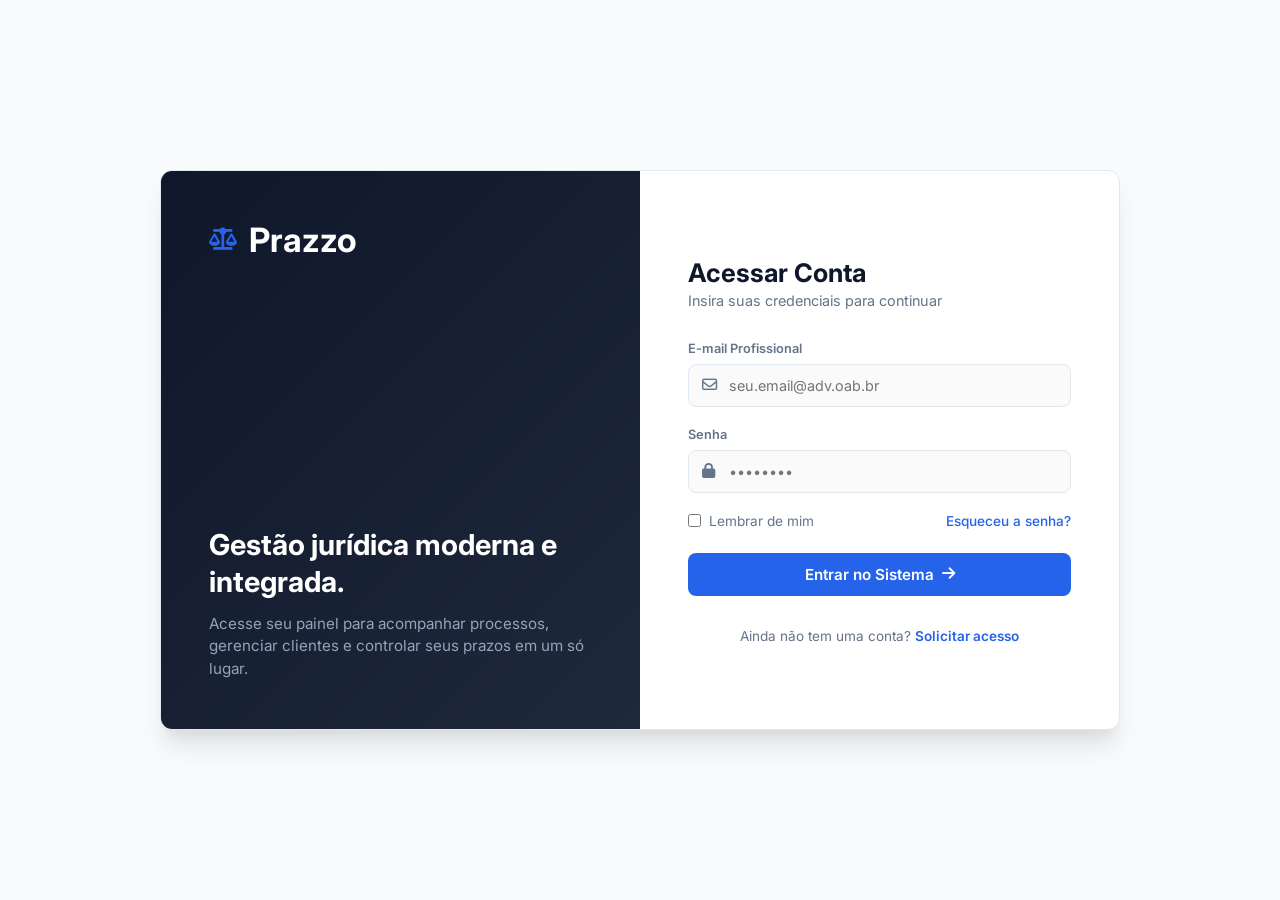
==== login/index.html @ 0af4bb88 ":tada: Commit inicial" ====
<!DOCTYPE html>
<html lang="pt-BR">
<head>
    <meta charset="UTF-8">
    <meta name="viewport" content="width=device-width, initial-scale=1.0">
    <title>Login - Prazzo</title>
    <link rel="preconnect" href="https://fonts.googleapis.com">
    <link rel="preconnect" href="https://fonts.gstatic.com" crossorigin>
    <link href="https://fonts.googleapis.com/css2?family=Inter:wght@400;500;600;700&display=swap" rel="stylesheet">
    <link rel="stylesheet" href="https://cdnjs.cloudflare.com/ajax/libs/font-awesome/6.4.0/css/all.min.css">
    <link rel="stylesheet" href="style.css">
</head>
<body>

    <main class="login-container">
        <div class="login-banner">
            <div class="brand">
                <i class="fa-solid fa-scale-balanced"></i>
                <span> <h2>Prazzo</h2></span>
            </div>
            <div class="banner-text">
                <h2>Gestão jurídica moderna e integrada.</h2>
                <p>Acesse seu painel para acompanhar processos, gerenciar clientes e controlar seus prazos em um só lugar.</p>
            </div>
        </div>

        <div class="login-card">
            <div class="login-header">
                <h1>Acessar Conta</h1>
                <p>Insira suas credenciais para continuar</p>
            </div>

            <form id="loginForm" onsubmit="handleLogin(event)">
                <div class="form-group">
                    <label for="loginEmail">E-mail Profissional</label>
                    <div class="input-icon-wrapper">
                        <i class="fa-regular fa-envelope"></i>
                        <input type="email" id="loginEmail" class="form-control" placeholder="seu.email@adv.oab.br" required>
                    </div>
                </div>

                <div class="form-group">
                    <label for="loginPassword">Senha</label>
                    <div class="input-icon-wrapper">
                        <i class="fa-solid fa-lock"></i>
                        <input type="password" id="loginPassword" class="form-control" placeholder="••••••••" required>
                    </div>
                </div>

                <div class="form-options">
                    <label class="remember-me">
                        <input type="checkbox" id="rememberMe">
                        <span>Lembrar de mim</span>
                    </label>
                    <a href="#" class="forgot-password" onclick="alert('Instruções de recuperação enviadas para o e-mail cadastrado.')">Esqueceu a senha?</a>
                </div>

                <button type="submit" class="btn btn-primary btn-block">
                    Entrar no Sistema <i class="fa-solid fa-arrow-right"></i>
                </button>
            </form>

            <div class="login-footer">
                <p>Ainda não tem uma conta? <a href="#" onclick="alert('Entre em contato com o suporte para criar seu acesso.')">Solicitar acesso</a></p>
            </div>
        </div>
    </main>

<script src="script.js"></script>
</body>
</html>
---- login/style.css ----
:root {
    --primary: #0f172a;
    --primary-light: #1e293b;
    --accent: #2563eb;
    --accent-hover: #1d4ed8;
    --bg-main: #f8fafc;
    --bg-card: #ffffff;
    --text-main: #0f172a;
    --text-muted: #64748b;
    --border-color: #e2e8f0;
    --radius: 12px;
    --shadow-lg: 0 20px 25px -5px rgba(0, 0, 0, 0.1), 0 10px 10px -5px rgba(0, 0, 0, 0.04);
}

* {
    box-sizing: border-box;
    margin: 0;
    padding: 0;
    font-family: 'Inter', system-ui, -apple-system, sans-serif;
}

body {
    background-color: var(--bg-main);
    color: var(--text-main);
    display: flex;
    align-items: center;
    justify-content: center;
    min-height: 100vh;
    padding: 20px;
}

/* Container Split Screen */
.login-container {
    display: flex;
    width: 100%;
    max-width: 960px;
    background-color: var(--bg-card);
    border-radius: var(--radius);
    box-shadow: var(--shadow-lg);
    border: 1px solid var(--border-color);
    overflow: hidden;
    min-height: 560px;
}

/* Banner Lateral */
.login-banner {
    flex: 1;
    background: linear-gradient(135deg, var(--primary) 0%, var(--primary-light) 100%);
    color: #ffffff;
    padding: 48px;
    display: flex;
    flex-direction: column;
    justify-content: space-between;
}

.brand {
    display: flex;
    align-items: center;
    gap: 12px;
    font-size: 1.4rem;
    font-weight: 700;
}

.brand i {
    color: var(--accent);
}

.banner-text h2 {
    font-size: 1.8rem;
    line-height: 1.3;
    margin-bottom: 12px;
}

.banner-text p {
    color: #94a3b8;
    font-size: 0.95rem;
    line-height: 1.5;
}

/* Formulário Card */
.login-card {
    flex: 1;
    padding: 48px;
    display: flex;
    flex-direction: column;
    justify-content: center;
}

.login-header {
    margin-bottom: 32px;
}

.login-header h1 {
    font-size: 1.6rem;
    font-weight: 700;
    color: var(--text-main);
}

.login-header p {
    color: var(--text-muted);
    font-size: 0.9rem;
    margin-top: 4px;
}

/* Inputs e Ícones */
.form-group {
    margin-bottom: 20px;
}

.form-group label {
    display: block;
    font-size: 0.8rem;
    font-weight: 600;
    color: var(--text-muted);
    margin-bottom: 8px;
}

.input-icon-wrapper {
    position: relative;
    display: flex;
    align-items: center;
}

.input-icon-wrapper i {
    position: absolute;
    left: 14px;
    color: var(--text-muted);
    font-size: 0.95rem;
}

.form-control {
    width: 100%;
    padding: 12px 14px 12px 40px;
    border: 1px solid var(--border-color);
    border-radius: 8px;
    font-size: 0.9rem;
    background-color: #fafafa;
    outline: none;
    transition: all 0.2s;
}

.form-control:focus {
    border-color: var(--accent);
    background-color: #ffffff;
    box-shadow: 0 0 0 3px rgba(37, 99, 235, 0.12);
}

/* Opções adicionais */
.form-options {
    display: flex;
    justify-content: space-between;
    align-items: center;
    font-size: 0.85rem;
    margin-bottom: 24px;
}

.remember-me {
    display: flex;
    align-items: center;
    gap: 8px;
    cursor: pointer;
    color: var(--text-muted);
}

.forgot-password {
    color: var(--accent);
    text-decoration: none;
    font-weight: 500;
}

.forgot-password:hover {
    text-decoration: underline;
}

/* Botão */
.btn {
    display: inline-flex;
    align-items: center;
    justify-content: center;
    gap: 8px;
    padding: 12px 20px;
    border-radius: 8px;
    font-weight: 600;
    font-size: 0.95rem;
    cursor: pointer;
    border: none;
    transition: all 0.2s;
}

.btn-primary {
    background-color: var(--accent);
    color: white;
}

.btn-primary:hover {
    background-color: var(--accent-hover);
}

.btn-block {
    width: 100%;
}

.login-footer {
    margin-top: 32px;
    text-align: center;
    font-size: 0.85rem;
    color: var(--text-muted);
}

.login-footer a {
    color: var(--accent);
    text-decoration: none;
    font-weight: 600;
}

/* Responsividade */
@media (max-width: 768px) {
    .login-container {
        flex-direction: column;
    }
    .login-banner {
        padding: 32px;
    }
    .banner-text h2 {
        font-size: 1.4rem;
    }
    .login-card {
        padding: 32px;
    }
}
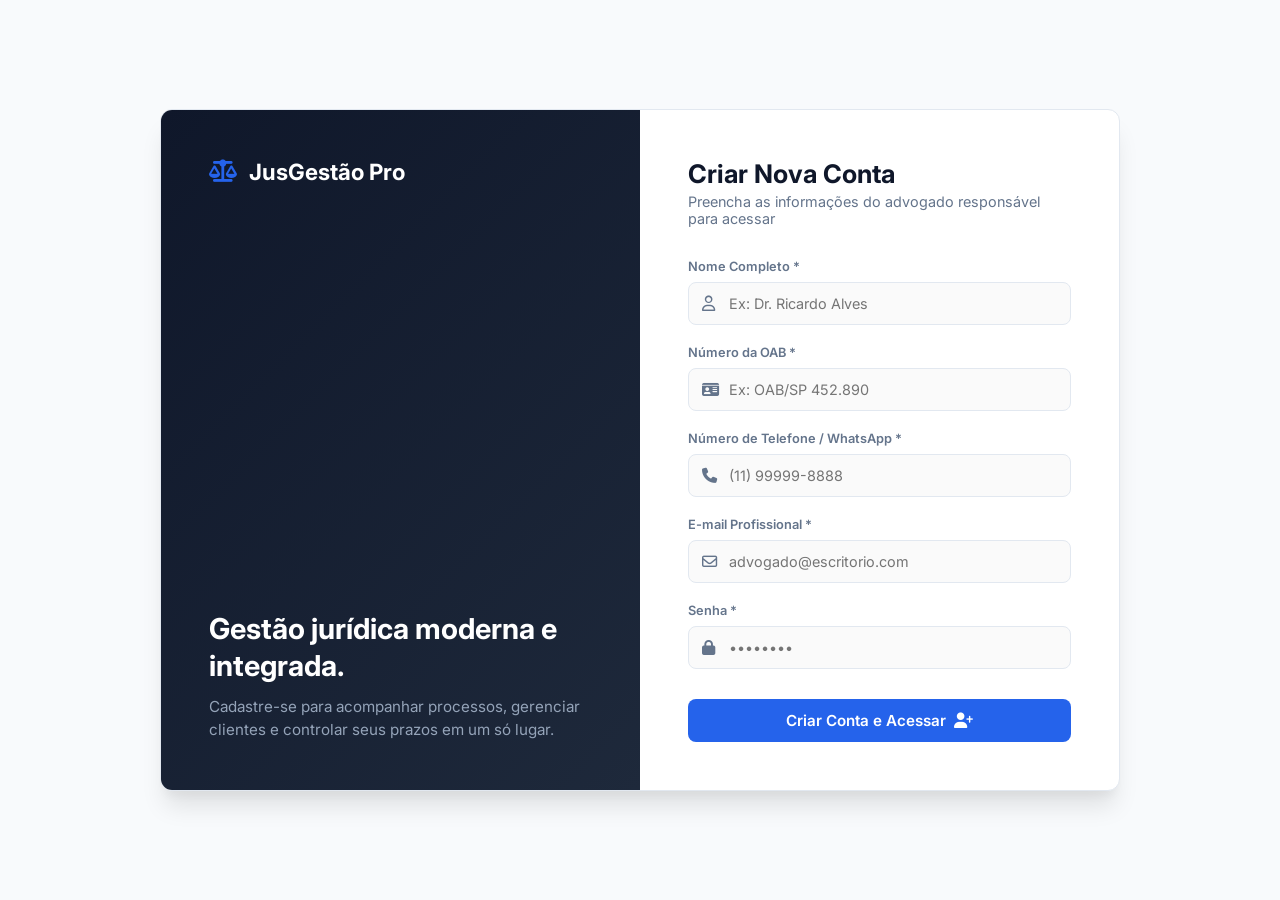
==== commit da89cfd2: ":sparkles: Página de login e login funcional" ====
--- a/login/index.html
+++ b/login/index.html
@@ -3,7 +3,7 @@
 <head>
     <meta charset="UTF-8">
     <meta name="viewport" content="width=device-width, initial-scale=1.0">
-    <title>Login - Prazzo</title>
+    <title>Criar Conta - JusGestão Pro</title>
     <link rel="preconnect" href="https://fonts.googleapis.com">
     <link rel="preconnect" href="https://fonts.gstatic.com" crossorigin>
     <link href="https://fonts.googleapis.com/css2?family=Inter:wght@400;500;600;700&display=swap" rel="stylesheet">
@@ -16,56 +16,68 @@
         <div class="login-banner">
             <div class="brand">
                 <i class="fa-solid fa-scale-balanced"></i>
-                <span> <h2>Prazzo</h2></span>
+                <span>JusGestão Pro</span>
             </div>
             <div class="banner-text">
                 <h2>Gestão jurídica moderna e integrada.</h2>
-                <p>Acesse seu painel para acompanhar processos, gerenciar clientes e controlar seus prazos em um só lugar.</p>
+                <p>Cadastre-se para acompanhar processos, gerenciar clientes e controlar seus prazos em um só lugar.</p>
             </div>
         </div>
 
         <div class="login-card">
             <div class="login-header">
-                <h1>Acessar Conta</h1>
-                <p>Insira suas credenciais para continuar</p>
+                <h1>Criar Nova Conta</h1>
+                <p>Preencha as informações do advogado responsável para acessar</p>
             </div>
 
-            <form id="loginForm" onsubmit="handleLogin(event)">
+            <form id="registerForm" onsubmit="handleRegister(event)">
                 <div class="form-group">
-                    <label for="loginEmail">E-mail Profissional</label>
+                    <label for="regName">Nome Completo *</label>
                     <div class="input-icon-wrapper">
-                        <i class="fa-regular fa-envelope"></i>
-                        <input type="email" id="loginEmail" class="form-control" placeholder="seu.email@adv.oab.br" required>
+                        <i class="fa-regular fa-user"></i>
+                        <input type="text" id="regName" class="form-control" placeholder="Ex: Dr. Ricardo Alves" required>
                     </div>
                 </div>
 
                 <div class="form-group">
-                    <label for="loginPassword">Senha</label>
+                    <label for="regOab">Número da OAB *</label>
                     <div class="input-icon-wrapper">
-                        <i class="fa-solid fa-lock"></i>
-                        <input type="password" id="loginPassword" class="form-control" placeholder="••••••••" required>
+                        <i class="fa-solid fa-id-card"></i>
+                        <input type="text" id="regOab" class="form-control" placeholder="Ex: OAB/SP 452.890" required>
                     </div>
                 </div>
 
-                <div class="form-options">
-                    <label class="remember-me">
-                        <input type="checkbox" id="rememberMe">
-                        <span>Lembrar de mim</span>
-                    </label>
-                    <a href="#" class="forgot-password" onclick="alert('Instruções de recuperação enviadas para o e-mail cadastrado.')">Esqueceu a senha?</a>
+                <div class="form-group">
+                    <label for="regPhone">Número de Telefone / WhatsApp *</label>
+                    <div class="input-icon-wrapper">
+                        <i class="fa-solid fa-phone"></i>
+                        <input type="text" id="regPhone" class="form-control" placeholder="(11) 99999-8888" required>
+                    </div>
                 </div>
 
-                <button type="submit" class="btn btn-primary btn-block">
-                    Entrar no Sistema <i class="fa-solid fa-arrow-right"></i>
+                <div class="form-group">
+                    <label for="regEmail">E-mail Profissional *</label>
+                    <div class="input-icon-wrapper">
+                        <i class="fa-regular fa-envelope"></i>
+                        <input type="email" id="regEmail" class="form-control" placeholder="advogado@escritorio.com" required>
+                    </div>
+                </div>
+
+                <div class="form-group">
+                    <label for="regPassword">Senha *</label>
+                    <div class="input-icon-wrapper">
+                        <i class="fa-solid fa-lock"></i>
+                        <input type="password" id="regPassword" class="form-control" placeholder="••••••••" required>
+                    </div>
+                </div>
+
+                <button type="submit" class="btn btn-primary btn-block" style="margin-top: 10px;">
+                    Criar Conta e Acessar <i class="fa-solid fa-user-plus"></i>
                 </button>
             </form>
-
-            <div class="login-footer">
-                <p>Ainda não tem uma conta? <a href="#" onclick="alert('Entre em contato com o suporte para criar seu acesso.')">Solicitar acesso</a></p>
-            </div>
         </div>
     </main>
 
-<script src="script.js"></script>
+    <script src="script.js"></script>
 </body>
 </html>
--- a/login/style.css
+++ b/login/style.css
@@ -227,4 +227,4 @@
     .login-card {
         padding: 32px;
     }
-}+}
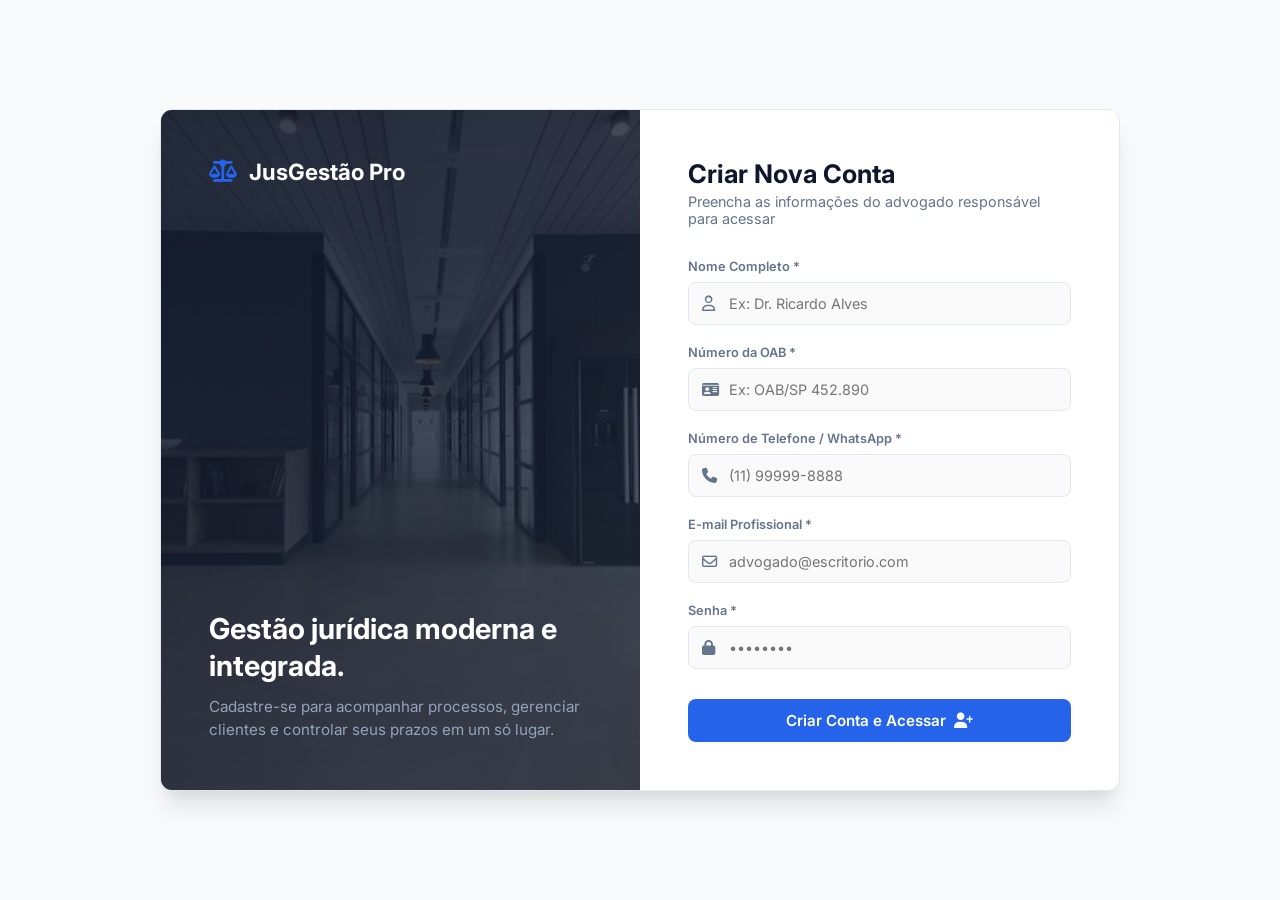
==== commit 08a9536c: "mudança de imagens, colocação de favicoin" ====
--- a/login/index.html
+++ b/login/index.html
@@ -9,10 +9,16 @@
     <link href="https://fonts.googleapis.com/css2?family=Inter:wght@400;500;600;700&display=swap" rel="stylesheet">
     <link rel="stylesheet" href="https://cdnjs.cloudflare.com/ajax/libs/font-awesome/6.4.0/css/all.min.css">
     <link rel="stylesheet" href="style.css">
+                <link
+            rel="shortcut icon"
+            href="../img/Favicoin_prazzo.png"
+            type="image/x-icon"
+        />
 </head>
 <body>
 
     <main class="login-container">
+        <img src="" alt="">
         <div class="login-banner">
             <div class="brand">
                 <i class="fa-solid fa-scale-balanced"></i>
--- a/login/style.css
+++ b/login/style.css
@@ -42,16 +42,18 @@
     min-height: 560px;
 }
 
-/* Banner Lateral */
+/* Banner Lateral com Imagem de Fundo */
 .login-banner {
     flex: 1;
-    background: linear-gradient(135deg, var(--primary) 0%, var(--primary-light) 100%);
+    background: linear-gradient(135deg, rgba(15, 23, 42, 0.85) 0%, rgba(30, 41, 59, 0.75) 100%), 
+                url('../img/banner-login.avif') center/cover no-repeat;
     color: #ffffff;
     padding: 48px;
     display: flex;
     flex-direction: column;
     justify-content: space-between;
 }
+
 
 .brand {
     display: flex;
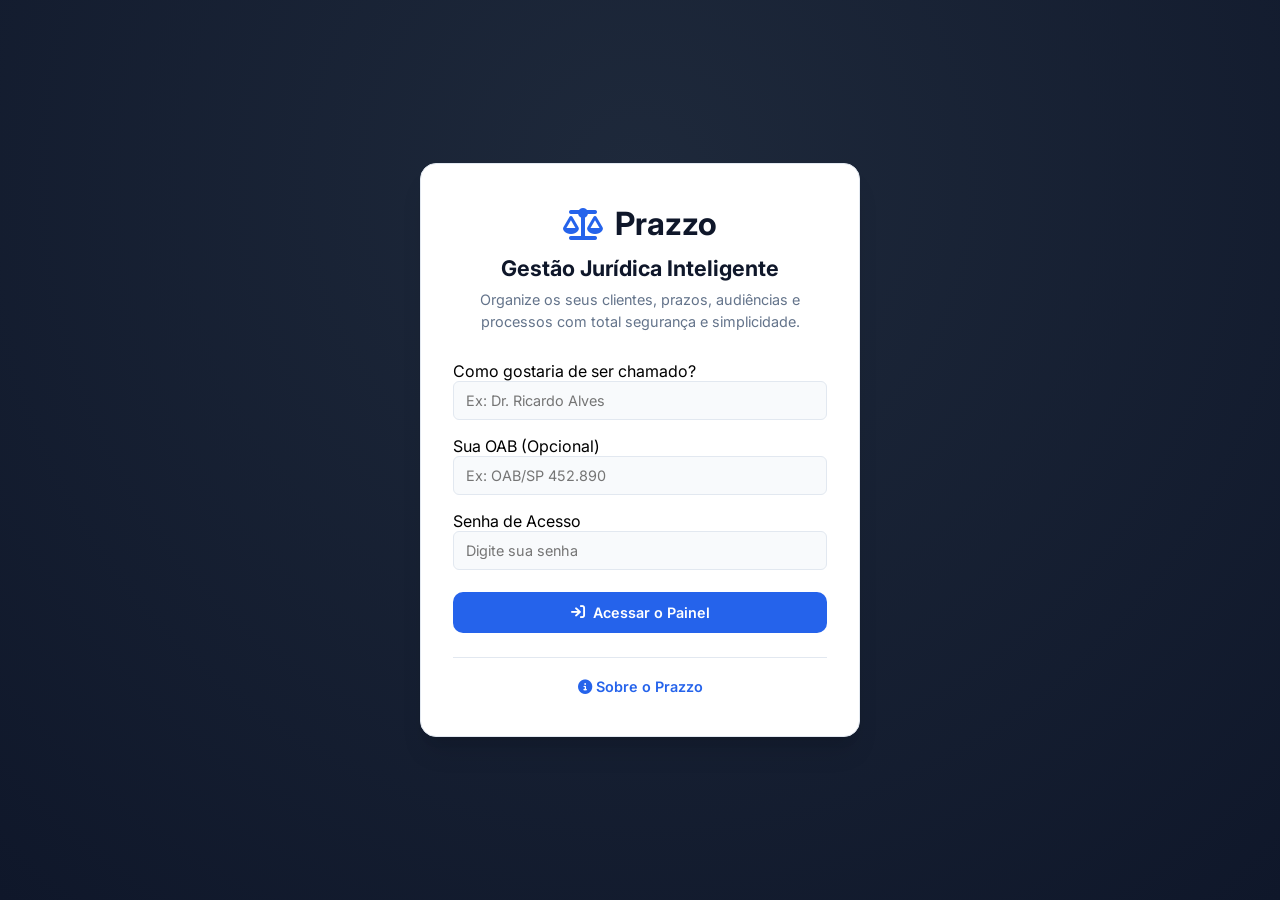
==== commit bc1b8f98: "Calendario, exclusão de conta, melhor interfcace, melhora na alteração de informações de clientes, a" ====
--- a/login/index.html
+++ b/login/index.html
@@ -3,86 +3,66 @@
 <head>
     <meta charset="UTF-8">
     <meta name="viewport" content="width=device-width, initial-scale=1.0">
-    <title>Criar Conta - JusGestão Pro</title>
+    <title>Bem-vindo ao Prazzo - Gestão Jurídica</title>
     <link rel="preconnect" href="https://fonts.googleapis.com">
     <link rel="preconnect" href="https://fonts.gstatic.com" crossorigin>
     <link href="https://fonts.googleapis.com/css2?family=Inter:wght@400;500;600;700&display=swap" rel="stylesheet">
     <link rel="stylesheet" href="https://cdnjs.cloudflare.com/ajax/libs/font-awesome/6.4.0/css/all.min.css">
     <link rel="stylesheet" href="style.css">
-                <link
-            rel="shortcut icon"
-            href="../img/Favicoin_prazzo.png"
-            type="image/x-icon"
-        />
 </head>
-<body>
+<body class="login-page-body">
 
-    <main class="login-container">
-        <img src="" alt="">
-        <div class="login-banner">
-            <div class="brand">
+    <div class="login-container">
+        <div class="login-card">
+            <div class="login-brand">
                 <i class="fa-solid fa-scale-balanced"></i>
-                <span>JusGestão Pro</span>
+                <span>Prazzo</span>
             </div>
-            <div class="banner-text">
-                <h2>Gestão jurídica moderna e integrada.</h2>
-                <p>Cadastre-se para acompanhar processos, gerenciar clientes e controlar seus prazos em um só lugar.</p>
+            <h1>Gestão Jurídica Inteligente</h1>
+            <p class="login-subtitle">Organize os seus clientes, prazos, audiências e processos com total segurança e simplicidade.</p>
+
+            <form id="loginForm" onsubmit="handleLogin(event)">
+                <div class="form-group">
+                    <label for="loginName">Como gostaria de ser chamado?</label>
+                    <input type="text" id="loginName" class="form-control" required placeholder="Ex: Dr. Ricardo Alves">
+                </div>
+                <div class="form-group">
+                    <label for="loginOab">Sua OAB (Opcional)</label>
+                    <input type="text" id="loginOab" class="form-control" placeholder="Ex: OAB/SP 452.890">
+                </div>
+                <div class="form-group">
+                    <label for="loginPassword">Senha de Acesso</label>
+                    <input type="password" id="loginPassword" class="form-control" required placeholder="Digite sua senha">
+                </div>
+                <button type="submit" class="btn btn-primary btn-block" style="padding: 12px; margin-top: 6px;">
+                    <i class="fa-solid fa-arrow-right-to-bracket"></i> Acessar o Painel
+                </button>
+            </form>
+
+            <div class="login-footer-links">
+                <button type="button" class="btn-link-text" onclick="openAboutModal()">
+                    <i class="fa-solid fa-circle-info"></i> Sobre o Prazzo
+                </button>
             </div>
         </div>
+    </div>
 
-        <div class="login-card">
-            <div class="login-header">
-                <h1>Criar Nova Conta</h1>
-                <p>Preencha as informações do advogado responsável para acessar</p>
+    <!-- Modal Sobre -->
+    <div class="modal-overlay" id="aboutModalOverlay" role="dialog" aria-modal="true">
+        <div class="modal">
+            <div class="modal-header">
+                <h3>Sobre o Prazzo</h3>
+                <button class="modal-close" onclick="closeAboutModal()" type="button">&times;</button>
             </div>
-
-            <form id="registerForm" onsubmit="handleRegister(event)">
-                <div class="form-group">
-                    <label for="regName">Nome Completo *</label>
-                    <div class="input-icon-wrapper">
-                        <i class="fa-regular fa-user"></i>
-                        <input type="text" id="regName" class="form-control" placeholder="Ex: Dr. Ricardo Alves" required>
-                    </div>
-                </div>
-
-                <div class="form-group">
-                    <label for="regOab">Número da OAB *</label>
-                    <div class="input-icon-wrapper">
-                        <i class="fa-solid fa-id-card"></i>
-                        <input type="text" id="regOab" class="form-control" placeholder="Ex: OAB/SP 452.890" required>
-                    </div>
-                </div>
-
-                <div class="form-group">
-                    <label for="regPhone">Número de Telefone / WhatsApp *</label>
-                    <div class="input-icon-wrapper">
-                        <i class="fa-solid fa-phone"></i>
-                        <input type="text" id="regPhone" class="form-control" placeholder="(11) 99999-8888" required>
-                    </div>
-                </div>
-
-                <div class="form-group">
-                    <label for="regEmail">E-mail Profissional *</label>
-                    <div class="input-icon-wrapper">
-                        <i class="fa-regular fa-envelope"></i>
-                        <input type="email" id="regEmail" class="form-control" placeholder="advogado@escritorio.com" required>
-                    </div>
-                </div>
-
-                <div class="form-group">
-                    <label for="regPassword">Senha *</label>
-                    <div class="input-icon-wrapper">
-                        <i class="fa-solid fa-lock"></i>
-                        <input type="password" id="regPassword" class="form-control" placeholder="••••••••" required>
-                    </div>
-                </div>
-
-                <button type="submit" class="btn btn-primary btn-block" style="margin-top: 10px;">
-                    Criar Conta e Acessar <i class="fa-solid fa-user-plus"></i>
-                </button>
-            </form>
+            <div class="modal-body-text">
+                <p>O <strong>Prazzo</strong> é um sistema moderno de gestão integrada para advogados e escritórios jurídicos.</p>
+                <p><i class="fa-solid fa-shield-halved" style="color: #2563eb; margin-right: 6px;"></i><strong>Privacidade:</strong> Todos os seus dados, clientes e prazos ficam salvos de forma segura e localmente no seu navegador.</p>
+            </div>
+            <div class="modal-footer">
+                <button type="button" class="btn btn-secondary" onclick="closeAboutModal()">Fechar</button>
+            </div>
         </div>
-    </main>
+    </div>
 
     <script src="script.js"></script>
 </body>
--- a/login/style.css
+++ b/login/style.css
@@ -1,27 +1,20 @@
 :root {
     --primary: #0f172a;
-    --primary-light: #1e293b;
     --accent: #2563eb;
     --accent-hover: #1d4ed8;
-    --bg-main: #f8fafc;
     --bg-card: #ffffff;
     --text-main: #0f172a;
     --text-muted: #64748b;
     --border-color: #e2e8f0;
-    --radius: 12px;
+    --radius: 10px;
     --shadow-lg: 0 20px 25px -5px rgba(0, 0, 0, 0.1), 0 10px 10px -5px rgba(0, 0, 0, 0.04);
 }
 
-* {
-    box-sizing: border-box;
-    margin: 0;
-    padding: 0;
-    font-family: 'Inter', system-ui, -apple-system, sans-serif;
-}
+* { box-sizing: border-box; margin: 0; padding: 0; font-family: 'Inter', sans-serif; }
 
-body {
-    background-color: var(--bg-main);
-    color: var(--text-main);
+.login-page-body {
+    background-color: #0f172a;
+    background-image: radial-gradient(circle at 50% 20%, #1e293b 0%, #0f172a 100%);
     display: flex;
     align-items: center;
     justify-content: center;
@@ -29,204 +22,72 @@
     padding: 20px;
 }
 
-/* Container Split Screen */
-.login-container {
-    display: flex;
-    width: 100%;
-    max-width: 960px;
-    background-color: var(--bg-card);
-    border-radius: var(--radius);
+.login-container { width: 100%; max-width: 440px; }
+
+.login-card {
+    background: var(--bg-card);
+    border: 1px solid var(--border-color);
+    border-radius: 16px;
+    padding: 40px 32px;
     box-shadow: var(--shadow-lg);
-    border: 1px solid var(--border-color);
-    overflow: hidden;
-    min-height: 560px;
+    text-align: center;
 }
 
-/* Banner Lateral com Imagem de Fundo */
-.login-banner {
-    flex: 1;
-    background: linear-gradient(135deg, rgba(15, 23, 42, 0.85) 0%, rgba(30, 41, 59, 0.75) 100%), 
-                url('../img/banner-login.avif') center/cover no-repeat;
-    color: #ffffff;
-    padding: 48px;
-    display: flex;
-    flex-direction: column;
-    justify-content: space-between;
-}
-
-
-.brand {
+.login-brand {
+    font-size: 2rem;
+    font-weight: 700;
+    color: var(--text-main);
     display: flex;
     align-items: center;
+    justify-content: center;
     gap: 12px;
-    font-size: 1.4rem;
-    font-weight: 700;
-}
-
-.brand i {
-    color: var(--accent);
-}
-
-.banner-text h2 {
-    font-size: 1.8rem;
-    line-height: 1.3;
     margin-bottom: 12px;
 }
+.login-brand i { color: var(--accent); }
 
-.banner-text p {
-    color: #94a3b8;
-    font-size: 0.95rem;
-    line-height: 1.5;
-}
-
-/* Formulário Card */
-.login-card {
-    flex: 1;
-    padding: 48px;
-    display: flex;
-    flex-direction: column;
-    justify-content: center;
-}
-
-.login-header {
-    margin-bottom: 32px;
-}
-
-.login-header h1 {
-    font-size: 1.6rem;
-    font-weight: 700;
-    color: var(--text-main);
-}
-
-.login-header p {
-    color: var(--text-muted);
-    font-size: 0.9rem;
-    margin-top: 4px;
-}
-
-/* Inputs e Ícones */
-.form-group {
-    margin-bottom: 20px;
-}
-
-.form-group label {
-    display: block;
-    font-size: 0.8rem;
-    font-weight: 600;
-    color: var(--text-muted);
-    margin-bottom: 8px;
-}
-
-.input-icon-wrapper {
-    position: relative;
-    display: flex;
-    align-items: center;
-}
-
-.input-icon-wrapper i {
-    position: absolute;
-    left: 14px;
-    color: var(--text-muted);
-    font-size: 0.95rem;
-}
+.login-card h1 { font-size: 1.35rem; font-weight: 700; color: var(--text-main); margin-bottom: 8px; }
+.login-subtitle { font-size: 0.9rem; color: var(--text-muted); margin-bottom: 28px; line-height: 1.5; }
+.login-card .form-group { text-align: left; margin-bottom: 16px; }
 
 .form-control {
     width: 100%;
-    padding: 12px 14px 12px 40px;
+    padding: 10px 12px;
     border: 1px solid var(--border-color);
-    border-radius: 8px;
+    border-radius: 6px;
     font-size: 0.9rem;
-    background-color: #fafafa;
-    outline: none;
-    transition: all 0.2s;
+    background-color: #f8fafc;
+    color: var(--text-main);
 }
+.form-control:focus { outline: none; border-color: var(--accent); background-color: #ffffff; }
 
-.form-control:focus {
-    border-color: var(--accent);
-    background-color: #ffffff;
-    box-shadow: 0 0 0 3px rgba(37, 99, 235, 0.12);
-}
-
-/* Opções adicionais */
-.form-options {
-    display: flex;
-    justify-content: space-between;
-    align-items: center;
-    font-size: 0.85rem;
-    margin-bottom: 24px;
-}
-
-.remember-me {
-    display: flex;
-    align-items: center;
-    gap: 8px;
-    cursor: pointer;
-    color: var(--text-muted);
-}
-
-.forgot-password {
-    color: var(--accent);
-    text-decoration: none;
-    font-weight: 500;
-}
-
-.forgot-password:hover {
-    text-decoration: underline;
-}
-
-/* Botão */
 .btn {
     display: inline-flex;
     align-items: center;
-    justify-content: center;
     gap: 8px;
-    padding: 12px 20px;
-    border-radius: 8px;
+    padding: 10px 18px;
+    border-radius: var(--radius);
     font-weight: 600;
-    font-size: 0.95rem;
+    font-size: 0.9rem;
     cursor: pointer;
     border: none;
-    transition: all 0.2s;
+    transition: all 0.2s ease;
 }
+.btn-primary { background-color: var(--accent); color: white; }
+.btn-primary:hover { background-color: var(--accent-hover); }
+.btn-secondary { background-color: #f1f5f9; color: var(--text-main); border: 1px solid var(--border-color); }
+.btn-block { width: 100%; justify-content: center; }
 
-.btn-primary {
-    background-color: var(--accent);
-    color: white;
+.login-footer-links { margin-top: 24px; padding-top: 18px; border-top: 1px solid var(--border-color); }
+.btn-link-text { background: none; border: none; color: var(--accent); font-size: 0.9rem; font-weight: 600; cursor: pointer; }
+
+.modal-overlay {
+    position: fixed; top: 0; left: 0; right: 0; bottom: 0;
+    background-color: rgba(15, 23, 42, 0.65);
+    display: flex; align-items: center; justify-content: center;
+    z-index: 1000; opacity: 0; pointer-events: none; transition: opacity 0.25s; padding: 16px;
 }
-
-.btn-primary:hover {
-    background-color: var(--accent-hover);
-}
-
-.btn-block {
-    width: 100%;
-}
-
-.login-footer {
-    margin-top: 32px;
-    text-align: center;
-    font-size: 0.85rem;
-    color: var(--text-muted);
-}
-
-.login-footer a {
-    color: var(--accent);
-    text-decoration: none;
-    font-weight: 600;
-}
-
-/* Responsividade */
-@media (max-width: 768px) {
-    .login-container {
-        flex-direction: column;
-    }
-    .login-banner {
-        padding: 32px;
-    }
-    .banner-text h2 {
-        font-size: 1.4rem;
-    }
-    .login-card {
-        padding: 32px;
-    }
-}
+.modal-overlay.active { opacity: 1; pointer-events: all; }
+.modal { background: #fff; padding: 28px; border-radius: var(--radius); width: 100%; max-width: 500px; }
+.modal-header { display: flex; justify-content: space-between; align-items: center; margin-bottom: 15px; }
+.modal-close { background: none; border: none; font-size: 1.4rem; cursor: pointer; }
+.modal-footer { margin-top: 20px; display: flex; justify-content: flex-end; }
